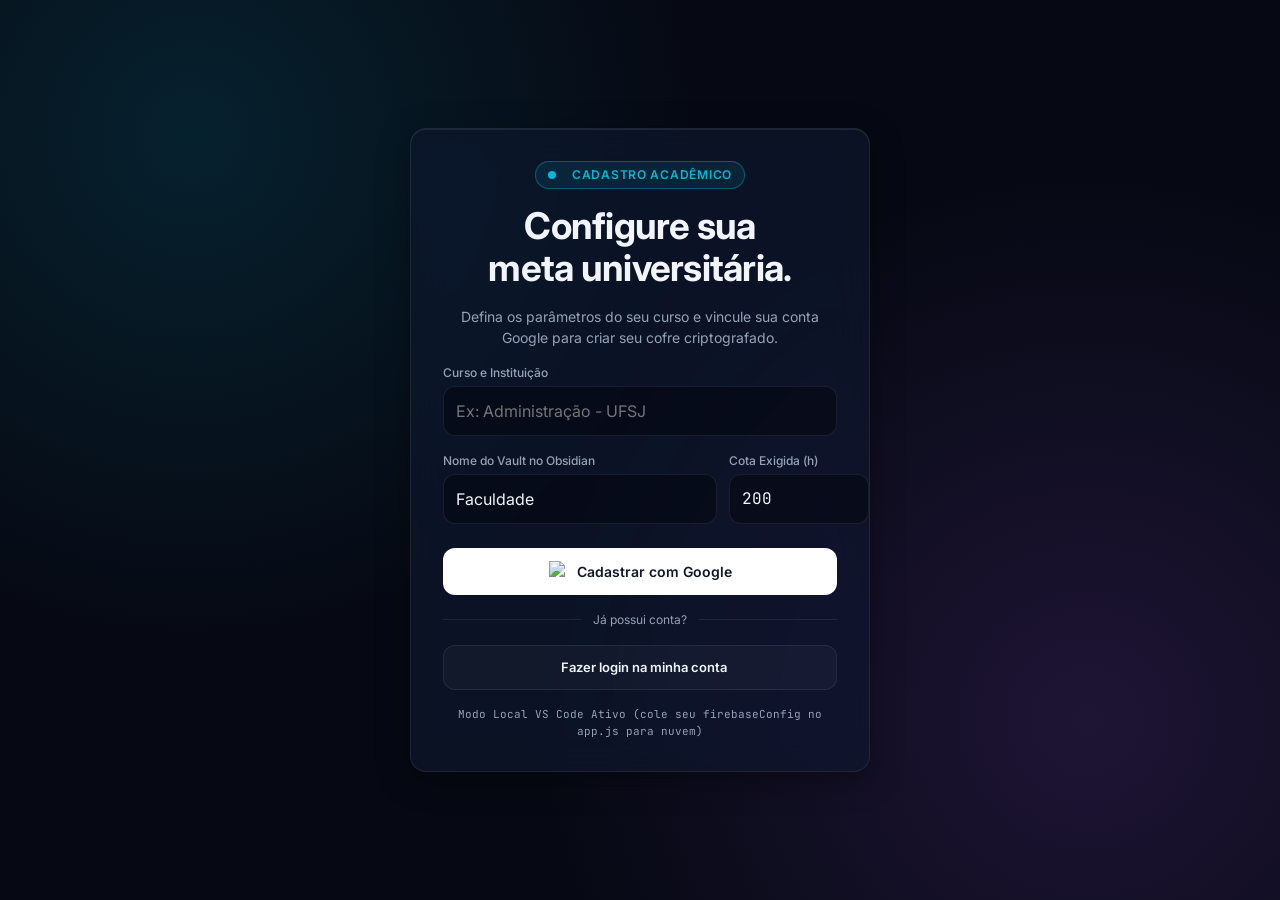
==== cadastro.html @ c3dce456 "add" ====
<!DOCTYPE html>
<html lang="pt-BR">
<head>
  <meta charset="UTF-8" />
  <meta name="viewport" content="width=device-width, initial-scale=1.0" />
  <title>Criar Conta | Chronos Acadêmico</title>
  <link rel="preconnect" href="https://fonts.googleapis.com">
  <link rel="preconnect" href="https://fonts.gstatic.com" crossorigin>
  <link href="https://fonts.googleapis.com/css2?family=Inter:wght@400;500;600;700&family=JetBrains+Mono:wght@500;700&display=swap" rel="stylesheet">
  <script src="https://unpkg.com/@phosphor-icons/web"></script>
  <link rel="stylesheet" href="style.css" />
</head>
<body data-page="register">

  <main class="auth-layout centered">
    <section class="glass-card auth-card stack">
      <div class="brand-pill">
        <span class="status-dot"></span>
        <i class="ph-fill ph-student"></i>
        <span>CADASTRO ACADÊMICO</span>
      </div>

      <h1 class="balance">Configure sua meta universitária.</h1>
      <p class="pretty">
        Defina os parâmetros do seu curso e vincule sua conta Google para criar seu cofre criptografado.
      </p>

      <div id="auth-alert" class="alert-box" hidden></div>

      <form id="register-form" class="stack" style="width: 100%; text-align: left;">
        <div class="field">
          <label for="reg-course" class="field__label">Curso e Instituição</label>
          <input type="text" id="reg-course" class="field__input" placeholder="Ex: Administração - UFSJ" required />
        </div>

        <div class="form-row">
          <div class="field">
            <label for="reg-vault" class="field__label">Nome do Vault no Obsidian</label>
            <input type="text" id="reg-vault" class="field__input" placeholder="Ex: Faculdade" value="Faculdade" required />
          </div>

          <div class="field">
            <label for="reg-quota" class="field__label">Cota Exigida (h)</label>
            <input type="number" id="reg-quota" class="field__input mono-text" min="10" max="3000" value="200" required />
          </div>
        </div>

        <button type="submit" id="btn-google-register" class="btn btn--google" style="margin-top: 8px;">
          <img src="https://www.gstatic.com/firebasejs/ui/2.0.0/images/auth/google.svg" width="20" height="20" alt="Google" />
          <span>Cadastrar com Google</span>
        </button>
      </form>

      <div class="auth-divider">
        <span>Já possui conta?</span>
      </div>

      <a href="login.html" class="btn btn--ghost" style="width: 100%;">
        <i class="ph ph-sign-in"></i>
        <span>Fazer login na minha conta</span>
      </a>

      <p id="env-status" class="mono-tag"></p>
    </section>
  </main>

  <script type="module" src="app.js"></script>
</body>
</html>
---- style.css ----
@layer reset, base, tokens, components, patterns, utilities, overrides;

@layer reset {
  *, *::before, *::after {
    box-sizing: border-box;
    margin: 0;
    padding: 0;
  }

  html {
    -webkit-text-size-adjust: none;
    text-size-adjust: none;
    scroll-behavior: smooth;
  }

  @media (prefers-reduced-motion: reduce) {
    *, *::before, *::after {
      animation-duration: 0.01ms !important;
      transition-duration: 0.01ms !important;
    }
  }

  body {
    min-height: 100dvh;
    line-height: 1.5;
    -webkit-font-smoothing: antialiased;
  }

  img, svg { display: block; max-width: 100%; }
  input, button, select { font: inherit; color: inherit; }
  a { color: inherit; text-decoration: none; }
  :focus:not(:focus-visible) { outline: none; }
  :focus-visible { outline: 2px solid var(--color-cyan-500); outline-offset: 2px; }
}

@layer tokens {
  :root {
    --bg-deep: #060913;
    --color-cyan-500: #06b6d4;
    --color-violet-500: #8b5cf6;
    --color-obsidian: #a855f7;
    --color-amber-400: #fbbf24;
    --color-emerald-400: #34d399;

    --surface-primary: rgba(255, 255, 255, 0.03);
    --surface-glass: rgba(15, 23, 42, 0.7);
    --border-subtle: rgba(255, 255, 255, 0.08);
    --border-highlight: rgba(6, 182, 212, 0.38);

    --text-primary: #f1f5f9;
    --text-dim: #94a3b8;

    --font-sans: 'Inter', system-ui, sans-serif;
    --font-mono: 'JetBrains Mono', monospace;

    --ease-spring: cubic-bezier(0.34, 1.56, 0.64, 1);
    --ease-out: cubic-bezier(0.16, 1, 0.3, 1);
    --duration-fast: 120ms;
    --duration-base: 200ms;
    --duration-slow: 450ms;

    --space-1: 4px;
    --space-2: 8px;
    --space-3: 12px;
    --space-4: 16px;
    --space-5: 20px;
    --space-6: 24px;
    --space-8: 32px;

    --radius-md: 12px;
    --radius-lg: 16px;
    --grid-max: 1180px;
    --grid-margin: clamp(16px, 4vw, 32px);
  }
}

@layer base {
  body {
    background-color: var(--bg-deep);
    background-image: 
      radial-gradient(circle at 15% 15%, rgba(6, 182, 212, 0.14), transparent 38%),
      radial-gradient(circle at 85% 80%, rgba(168, 85, 247, 0.15), transparent 42%);
    background-attachment: fixed;
    color: var(--text-primary);
    font-family: var(--font-sans);
    font-size: clamp(14px, 1vw + 10px, 16px);
  }

  h1 { font-size: clamp(1.65rem, 3.2vw + 0.5rem, 2.3rem); line-height: 1.15; letter-spacing: -0.02em; }
  h2 { font-size: clamp(1.05rem, 1.8vw + 0.2rem, 1.3rem); line-height: 1.2; }
  h3 { font-size: clamp(1rem, 1.4vw + 0.2rem, 1.18rem); line-height: 1.25; }
}

@layer patterns {
  .auth-layout { min-height: 100dvh; padding: var(--space-4); }

  .app-layout {
    display: grid;
    grid-template-rows: auto 1fr;
    min-height: 100dvh;
    padding-bottom: var(--space-8);
    gap: var(--space-6);
  }

  .main-grid {
    display: grid;
    grid-template-columns: 1fr;
    gap: var(--space-6);
    width: 100%;

    @media (min-width: 860px) {
      grid-template-columns: 380px 1fr;
    }
  }

  .vault-panel {
    grid-column: 1 / -1;
    container-type: inline-size;
    container-name: vault;
  }

  .vault-grid {
    display: grid;
    grid-template-columns: repeat(auto-fill, minmax(290px, 1fr));
    gap: var(--space-4);
  }
}

@layer components {
  .glass-card {
    background: var(--surface-glass);
    backdrop-filter: blur(20px) saturate(180%);
    -webkit-backdrop-filter: blur(20px) saturate(180%);
    border: 1px solid var(--border-subtle);
    border-radius: var(--radius-lg);
    box-shadow: 0 8px 32px rgba(0, 0, 0, 0.35), inset 0 1px 0 rgba(255, 255, 255, 0.08);
  }

  .widget { padding: var(--space-6); contain: layout style; }

  .auth-card {
    width: min(460px, 100%);
    padding: var(--space-8);
    text-align: center;
    align-items: center;
    gap: var(--space-4);
  }

  .auth-divider {
    width: 100%;
    display: flex;
    align-items: center;
    gap: var(--space-3);
    color: var(--text-dim);
    font-size: 12px;

    &::before, &::after {
      content: "";
      flex: 1;
      height: 1px;
      background: var(--border-subtle);
    }
  }

  .alert-box {
    width: 100%;
    padding: var(--space-3);
    border-radius: var(--radius-md);
    background: rgba(244, 63, 94, 0.14);
    border: 1px solid rgba(244, 63, 94, 0.35);
    color: #fda4af;
    font-size: 13px;
  }

  .brand-pill {
    display: inline-flex;
    align-items: center;
    gap: var(--space-2);
    padding: var(--space-1) var(--space-3);
    background: rgba(6, 182, 212, 0.1);
    border: 1px solid var(--border-highlight);
    border-radius: 999px;
    font-size: 12px;
    font-weight: 600;
    letter-spacing: 0.06em;
    color: var(--color-cyan-500);
  }

  .status-dot {
    width: 8px;
    height: 8px;
    border-radius: 50%;
    background: var(--color-cyan-500);
    animation: glow-pulse 2s ease-in-out infinite;
  }

  .topbar {
    margin-top: var(--space-4);
    margin-inline: auto;
    width: min(var(--grid-max), calc(100% - var(--grid-margin) * 2));
    padding: var(--space-3) var(--space-5);
    display: flex;
    flex-wrap: wrap;
    justify-content: space-between;
    align-items: center;
    gap: var(--space-3);

    & .brand-icon {
      width: 40px;
      height: 40px;
      border-radius: var(--radius-md);
      background: linear-gradient(135deg, var(--color-cyan-500), var(--color-violet-500));
      display: grid;
      place-items: center;
      font-size: 22px;
      color: #fff;
    }

    & .topbar__subtitle {
      display: block;
      font-size: 12px;
      color: var(--text-dim);
    }
  }

  .btn {
    display: inline-flex;
    align-items: center;
    justify-content: center;
    gap: var(--space-2);
    padding: var(--space-3) var(--space-4);
    border-radius: var(--radius-md);
    border: 1px solid transparent;
    font-weight: 600;
    font-size: 13px;
    cursor: pointer;
    transition: transform var(--duration-base) var(--ease-spring), box-shadow var(--duration-base) var(--ease-out);

    &:hover { transform: translateY(-2px); }
    &:active { transform: translateY(0) scale(0.98); }

    &.btn--primary {
      background: linear-gradient(135deg, var(--color-cyan-500), var(--color-violet-500));
      color: #fff;
      box-shadow: 0 6px 24px rgba(6, 182, 212, 0.25);
    }

    &.btn--obsidian {
      background: rgba(168, 85, 247, 0.14);
      border-color: rgba(168, 85, 247, 0.4);
      color: #d8b4fe;
    }

    &.btn--google {
      width: 100%;
      background: #ffffff;
      color: #0f172a;
      padding: var(--space-3) var(--space-5);
      font-size: 14px;
    }

    &.btn--ghost {
      background: var(--surface-primary);
      border-color: var(--border-subtle);

      &:hover { border-color: var(--border-highlight); }
    }

    &.btn--icon {
      padding: var(--space-2);
      background: var(--surface-primary);
      border-color: var(--border-subtle);
      font-size: 17px;
    }
  }

  .chart-box { position: relative; margin-block: var(--space-2); }
  .ring-svg { transform: rotate(-90deg); overflow: visible; }
  .ring-bg { fill: none; stroke: rgba(255, 255, 255, 0.06); stroke-width: 14; }
  .ring-meter {
    fill: none;
    stroke: url(#cyberGradient);
    stroke-width: 14;
    stroke-linecap: round;
    stroke-dasharray: 578.05;
    stroke-dashoffset: 578.05;
    transition: stroke-dashoffset var(--duration-slow) var(--ease-out);
    filter: drop-shadow(0 0 10px rgba(6, 182, 212, 0.35));
  }

  .chart-readout {
    position: absolute;
    text-align: center;

    & .readout-percent {
      font-family: var(--font-mono);
      font-size: 34px;
      line-height: 1;
      color: #fff;
    }

    & .readout-label {
      font-size: 12px;
      color: var(--text-dim);
      text-transform: uppercase;
      letter-spacing: 0.08em;
    }
  }

  .stats-grid {
    display: grid;
    grid-template-columns: repeat(3, 1fr);
    gap: var(--space-2);

    & .stat-item {
      background: var(--surface-primary);
      border: 1px solid var(--border-subtle);
      border-radius: var(--radius-md);
      padding: var(--space-3);
      text-align: center;
    }

    & .stat-item__label { display: block; font-size: 11px; color: var(--text-dim); }
    & .stat-item__val { font-family: var(--font-mono); font-size: 16px; }
  }

  .form-row {
    display: grid;
    grid-template-columns: 1fr 140px;
    gap: var(--space-3);

    @media (max-width: 520px) { grid-template-columns: 1fr; }
  }

  .field {
    display: flex;
    flex-direction: column;
    gap: var(--space-1);

    & .field__label { font-size: 12px; font-weight: 500; color: var(--text-dim); }
    & .field__input {
      background: rgba(6, 9, 19, 0.65);
      border: 1px solid var(--border-subtle);
      border-radius: var(--radius-md);
      padding: var(--space-3);
      & option { background: #0f172a; }
    }

    &:has(.field__input:focus) .field__label { color: var(--color-cyan-500); }
    &:has(.field__input:focus) .field__input { border-color: var(--color-cyan-500); }
  }

  .dropzone {
    display: flex;
    flex-direction: column;
    align-items: center;
    text-align: center;
    gap: var(--space-1);
    padding: var(--space-5) var(--space-4);
    border: 1.5px dashed rgba(255, 255, 255, 0.16);
    border-radius: var(--radius-md);
    background: var(--surface-primary);
    cursor: pointer;

    & .dropzone__icon { font-size: 30px; color: var(--color-cyan-500); }
    & .dropzone__title { font-weight: 500; font-size: 13px; }
    & .dropzone__hint { font-size: 11px; color: var(--text-dim); }
    &:hover, &:has(input:valid) { border-color: var(--color-cyan-500); background: rgba(6, 182, 212, 0.06); }
  }

  .vault-header { justify-content: space-between; }

  .search-field {
    display: flex;
    align-items: center;
    gap: var(--space-2);
    background: rgba(6, 9, 19, 0.65);
    border: 1px solid var(--border-subtle);
    border-radius: var(--radius-md);
    padding: var(--space-2) var(--space-3);
    min-width: 240px;

    & input { background: transparent; border: none; width: 100%; font-size: 13px; &:focus { outline: none; } }
  }

  .cert-item {
    display: flex;
    flex-direction: column;
    justify-content: space-between;
    gap: var(--space-3);
    padding: var(--space-4);
    background: rgba(255, 255, 255, 0.025);
    border: 1px solid var(--border-subtle);
    border-radius: var(--radius-md);

    & .cert-item__meta { display: flex; justify-content: space-between; align-items: center; }
    & .cert-item__title { font-weight: 600; font-size: 15px; margin-top: var(--space-1); }
    & .cert-item__file { font-size: 11px; color: var(--text-dim); font-family: var(--font-mono); }
    & .cert-item__actions {
      display: flex;
      flex-wrap: wrap;
      gap: var(--space-2);
      padding-top: var(--space-3);
      border-top: 1px solid var(--border-subtle);
    }
  }

  .badge {
    display: inline-flex;
    align-items: center;
    padding: 2px 10px;
    border-radius: 999px;
    font-size: 11px;
    font-weight: 600;
    background: rgba(6, 182, 212, 0.14);
    color: var(--color-cyan-500);
    border: 1px solid rgba(6, 182, 212, 0.3);

    &.badge--done {
      background: rgba(52, 211, 153, 0.15);
      color: var(--color-emerald-400);
      border-color: rgba(52, 211, 153, 0.35);
    }
  }

  .modal {
    margin: auto;
    width: min(420px, 92vw);
    padding: var(--space-6);
    color: var(--text-primary);
    &::backdrop { background: rgba(0, 0, 0, 0.65); backdrop-filter: blur(4px); }
    & .modal-actions { justify-content: flex-end; }
  }
}

@layer utilities {
  .sr-only { position: absolute; width: 1px; height: 1px; overflow: hidden; clip: rect(0, 0, 0, 0); }
  .stack { display: flex; flex-direction: column; gap: var(--space-4); }
  .cluster { display: flex; flex-wrap: wrap; align-items: center; gap: var(--space-2); }
  .centered { display: grid; place-items: center; }
  .center { margin-inline: auto; max-width: var(--grid-max); padding-inline: var(--grid-margin); }
  .panel-header { justify-content: space-between; }
  .balance { text-wrap: balance; }
  .pretty { text-wrap: pretty; color: var(--text-dim); font-size: 14px; }
  .truncate { overflow: hidden; text-overflow: ellipsis; white-space: nowrap; }
  .mono-text { font-family: var(--font-mono); }
  .mono-tag { font-family: var(--font-mono); font-size: 11px; color: var(--text-dim); }
  .text-dim { color: var(--text-dim); font-size: 12px; }
  .text-cyan { color: var(--color-cyan-500); }
  .text-amber { color: var(--color-amber-400); }
}

@keyframes glow-pulse {
  0%, 100% { box-shadow: 0 0 4px var(--color-cyan-500); }
  50% { box-shadow: 0 0 14px var(--color-cyan-500); }
}
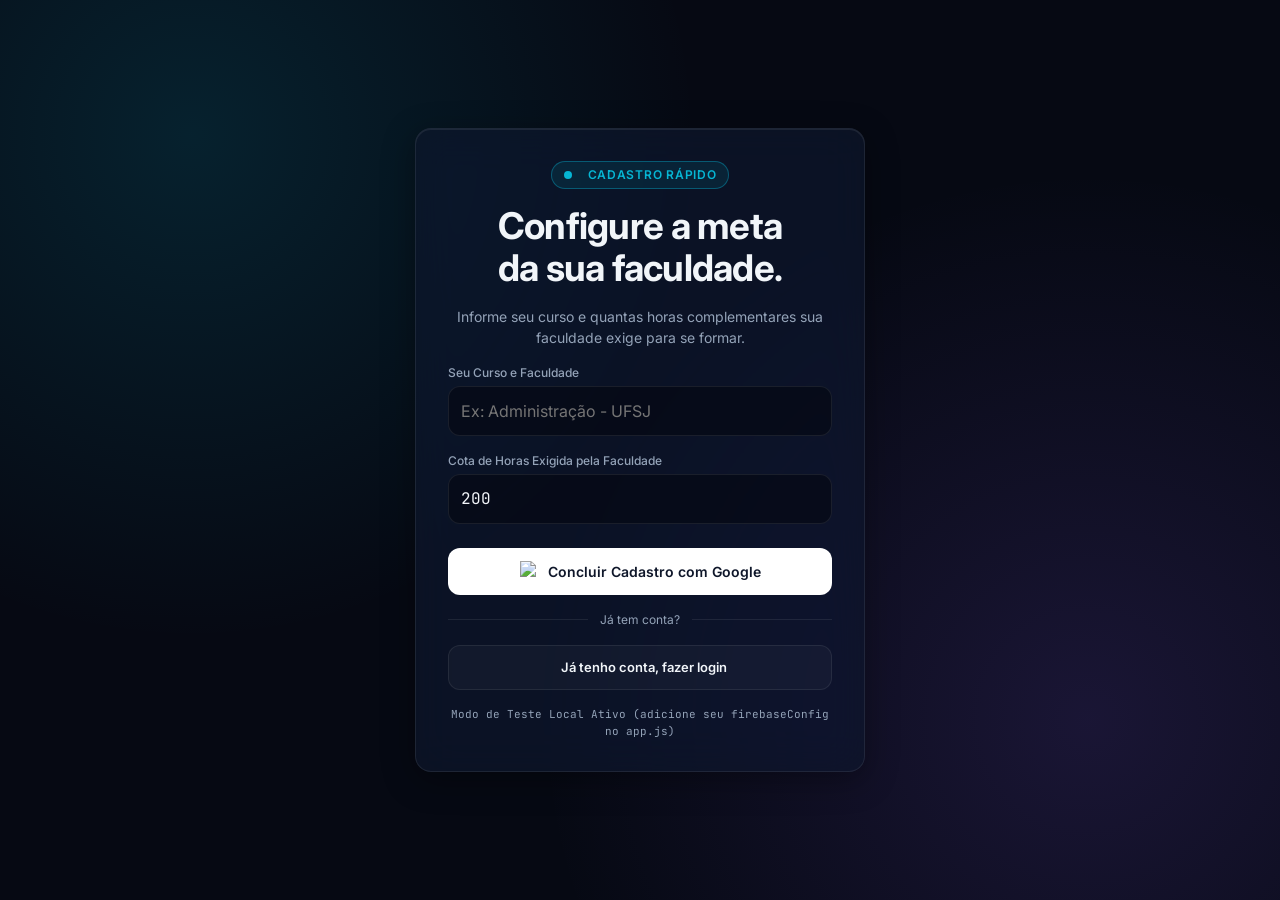
==== commit 83355a87: "add" ====
--- a/cadastro.html
+++ b/cadastro.html
@@ -17,47 +17,40 @@
       <div class="brand-pill">
         <span class="status-dot"></span>
         <i class="ph-fill ph-student"></i>
-        <span>CADASTRO ACADÊMICO</span>
+        <span>CADASTRO RÁPIDO</span>
       </div>
 
-      <h1 class="balance">Configure sua meta universitária.</h1>
+      <h1 class="balance">Configure a meta da sua faculdade.</h1>
       <p class="pretty">
-        Defina os parâmetros do seu curso e vincule sua conta Google para criar seu cofre criptografado.
+        Informe seu curso e quantas horas complementares sua faculdade exige para se formar.
       </p>
 
       <div id="auth-alert" class="alert-box" hidden></div>
 
       <form id="register-form" class="stack" style="width: 100%; text-align: left;">
         <div class="field">
-          <label for="reg-course" class="field__label">Curso e Instituição</label>
+          <label for="reg-course" class="field__label">Seu Curso e Faculdade</label>
           <input type="text" id="reg-course" class="field__input" placeholder="Ex: Administração - UFSJ" required />
         </div>
 
-        <div class="form-row">
-          <div class="field">
-            <label for="reg-vault" class="field__label">Nome do Vault no Obsidian</label>
-            <input type="text" id="reg-vault" class="field__input" placeholder="Ex: Faculdade" value="Faculdade" required />
-          </div>
-
-          <div class="field">
-            <label for="reg-quota" class="field__label">Cota Exigida (h)</label>
-            <input type="number" id="reg-quota" class="field__input mono-text" min="10" max="3000" value="200" required />
-          </div>
+        <div class="field">
+          <label for="reg-quota" class="field__label">Cota de Horas Exigida pela Faculdade</label>
+          <input type="number" id="reg-quota" class="field__input mono-text" min="10" max="5000" value="200" required />
         </div>
 
-        <button type="submit" id="btn-google-register" class="btn btn--google" style="margin-top: 8px;">
+        <button type="submit" class="btn btn--google" style="margin-top: 8px;">
           <img src="https://www.gstatic.com/firebasejs/ui/2.0.0/images/auth/google.svg" width="20" height="20" alt="Google" />
-          <span>Cadastrar com Google</span>
+          <span>Concluir Cadastro com Google</span>
         </button>
       </form>
 
       <div class="auth-divider">
-        <span>Já possui conta?</span>
+        <span>Já tem conta?</span>
       </div>
 
       <a href="login.html" class="btn btn--ghost" style="width: 100%;">
         <i class="ph ph-sign-in"></i>
-        <span>Fazer login na minha conta</span>
+        <span>Já tenho conta, fazer login</span>
       </a>
 
       <p id="env-status" class="mono-tag"></p>
--- a/style.css
+++ b/style.css
@@ -1,31 +1,9 @@
 @layer reset, base, tokens, components, patterns, utilities, overrides;
 
 @layer reset {
-  *, *::before, *::after {
-    box-sizing: border-box;
-    margin: 0;
-    padding: 0;
-  }
-
-  html {
-    -webkit-text-size-adjust: none;
-    text-size-adjust: none;
-    scroll-behavior: smooth;
-  }
-
-  @media (prefers-reduced-motion: reduce) {
-    *, *::before, *::after {
-      animation-duration: 0.01ms !important;
-      transition-duration: 0.01ms !important;
-    }
-  }
-
-  body {
-    min-height: 100dvh;
-    line-height: 1.5;
-    -webkit-font-smoothing: antialiased;
-  }
-
+  *, *::before, *::after { box-sizing: border-box; margin: 0; padding: 0; }
+  html { -webkit-text-size-adjust: none; text-size-adjust: none; scroll-behavior: smooth; }
+  body { min-height: 100dvh; line-height: 1.5; -webkit-font-smoothing: antialiased; }
   img, svg { display: block; max-width: 100%; }
   input, button, select { font: inherit; color: inherit; }
   a { color: inherit; text-decoration: none; }
@@ -38,12 +16,11 @@
     --bg-deep: #060913;
     --color-cyan-500: #06b6d4;
     --color-violet-500: #8b5cf6;
-    --color-obsidian: #a855f7;
     --color-amber-400: #fbbf24;
     --color-emerald-400: #34d399;
 
     --surface-primary: rgba(255, 255, 255, 0.03);
-    --surface-glass: rgba(15, 23, 42, 0.7);
+    --surface-glass: rgba(15, 23, 42, 0.72);
     --border-subtle: rgba(255, 255, 255, 0.08);
     --border-highlight: rgba(6, 182, 212, 0.38);
 
@@ -79,7 +56,7 @@
     background-color: var(--bg-deep);
     background-image: 
       radial-gradient(circle at 15% 15%, rgba(6, 182, 212, 0.14), transparent 38%),
-      radial-gradient(circle at 85% 80%, rgba(168, 85, 247, 0.15), transparent 42%);
+      radial-gradient(circle at 85% 80%, rgba(139, 92, 246, 0.15), transparent 42%);
     background-attachment: fixed;
     color: var(--text-primary);
     font-family: var(--font-sans);
@@ -113,15 +90,11 @@
     }
   }
 
-  .vault-panel {
-    grid-column: 1 / -1;
-    container-type: inline-size;
-    container-name: vault;
-  }
+  .vault-panel { grid-column: 1 / -1; }
 
   .vault-grid {
     display: grid;
-    grid-template-columns: repeat(auto-fill, minmax(290px, 1fr));
+    grid-template-columns: repeat(auto-fill, minmax(270px, 1fr));
     gap: var(--space-4);
   }
 }
@@ -136,10 +109,10 @@
     box-shadow: 0 8px 32px rgba(0, 0, 0, 0.35), inset 0 1px 0 rgba(255, 255, 255, 0.08);
   }
 
-  .widget { padding: var(--space-6); contain: layout style; }
+  .widget { padding: var(--space-6); }
 
   .auth-card {
-    width: min(460px, 100%);
+    width: min(450px, 100%);
     padding: var(--space-8);
     text-align: center;
     align-items: center;
@@ -153,13 +126,7 @@
     gap: var(--space-3);
     color: var(--text-dim);
     font-size: 12px;
-
-    &::before, &::after {
-      content: "";
-      flex: 1;
-      height: 1px;
-      background: var(--border-subtle);
-    }
+    &::before, &::after { content: ""; flex: 1; height: 1px; background: var(--border-subtle); }
   }
 
   .alert-box {
@@ -216,11 +183,7 @@
       color: #fff;
     }
 
-    & .topbar__subtitle {
-      display: block;
-      font-size: 12px;
-      color: var(--text-dim);
-    }
+    & .topbar__subtitle { display: block; font-size: 12px; color: var(--text-dim); }
   }
 
   .btn {
@@ -244,13 +207,18 @@
       color: #fff;
       box-shadow: 0 6px 24px rgba(6, 182, 212, 0.25);
     }
-
-    &.btn--obsidian {
-      background: rgba(168, 85, 247, 0.14);
-      border-color: rgba(168, 85, 247, 0.4);
-      color: #d8b4fe;
-    }
-
+@layer components {
+  .btn.btn--pdf {
+    background: rgba(52, 211, 153, 0.14);
+    border-color: rgba(52, 211, 153, 0.4);
+    color: var(--color-emerald-400);
+
+    &:hover {
+      background: rgba(52, 211, 153, 0.24);
+      box-shadow: 0 6px 20px rgba(52, 211, 153, 0.2);
+    }
+  }
+}
     &.btn--google {
       width: 100%;
       background: #ffffff;
@@ -262,7 +230,6 @@
     &.btn--ghost {
       background: var(--surface-primary);
       border-color: var(--border-subtle);
-
       &:hover { border-color: var(--border-highlight); }
     }
 
@@ -291,20 +258,8 @@
   .chart-readout {
     position: absolute;
     text-align: center;
-
-    & .readout-percent {
-      font-family: var(--font-mono);
-      font-size: 34px;
-      line-height: 1;
-      color: #fff;
-    }
-
-    & .readout-label {
-      font-size: 12px;
-      color: var(--text-dim);
-      text-transform: uppercase;
-      letter-spacing: 0.08em;
-    }
+    & .readout-percent { font-family: var(--font-mono); font-size: 34px; line-height: 1; color: #fff; }
+    & .readout-label { font-size: 12px; color: var(--text-dim); text-transform: uppercase; letter-spacing: 0.08em; }
   }
 
   .stats-grid {
@@ -326,9 +281,8 @@
 
   .form-row {
     display: grid;
-    grid-template-columns: 1fr 140px;
+    grid-template-columns: 1fr 150px;
     gap: var(--space-3);
-
     @media (max-width: 520px) { grid-template-columns: 1fr; }
   }
 
@@ -362,7 +316,7 @@
     background: var(--surface-primary);
     cursor: pointer;
 
-    & .dropzone__icon { font-size: 30px; color: var(--color-cyan-500); }
+    & .dropzone__icon { font-size: 32px; color: var(--color-cyan-500); }
     & .dropzone__title { font-weight: 500; font-size: 13px; }
     & .dropzone__hint { font-size: 11px; color: var(--text-dim); }
     &:hover, &:has(input:valid) { border-color: var(--color-cyan-500); background: rgba(6, 182, 212, 0.06); }
@@ -393,12 +347,20 @@
     border: 1px solid var(--border-subtle);
     border-radius: var(--radius-md);
 
+    & .cert-thumb {
+      width: 100%;
+      height: 140px;
+      border-radius: 8px;
+      object-fit: cover;
+      background: rgba(0, 0, 0, 0.35);
+      border: 1px solid var(--border-subtle);
+      cursor: pointer;
+    }
+
     & .cert-item__meta { display: flex; justify-content: space-between; align-items: center; }
     & .cert-item__title { font-weight: 600; font-size: 15px; margin-top: var(--space-1); }
-    & .cert-item__file { font-size: 11px; color: var(--text-dim); font-family: var(--font-mono); }
     & .cert-item__actions {
       display: flex;
-      flex-wrap: wrap;
       gap: var(--space-2);
       padding-top: var(--space-3);
       border-top: 1px solid var(--border-subtle);
@@ -428,8 +390,26 @@
     width: min(420px, 92vw);
     padding: var(--space-6);
     color: var(--text-primary);
-    &::backdrop { background: rgba(0, 0, 0, 0.65); backdrop-filter: blur(4px); }
+    &::backdrop { background: rgba(0, 0, 0, 0.75); backdrop-filter: blur(5px); }
     & .modal-actions { justify-content: flex-end; }
+
+    &.modal--large {
+      width: min(820px, 94vw);
+    }
+  }
+
+  .preview-container {
+    max-height: 75dvh;
+    overflow: auto;
+    border-radius: var(--radius-md);
+    background: rgba(0, 0, 0, 0.4);
+    padding: var(--space-2);
+
+    & img {
+      max-height: 70dvh;
+      width: auto;
+      border-radius: 8px;
+    }
   }
 }
 
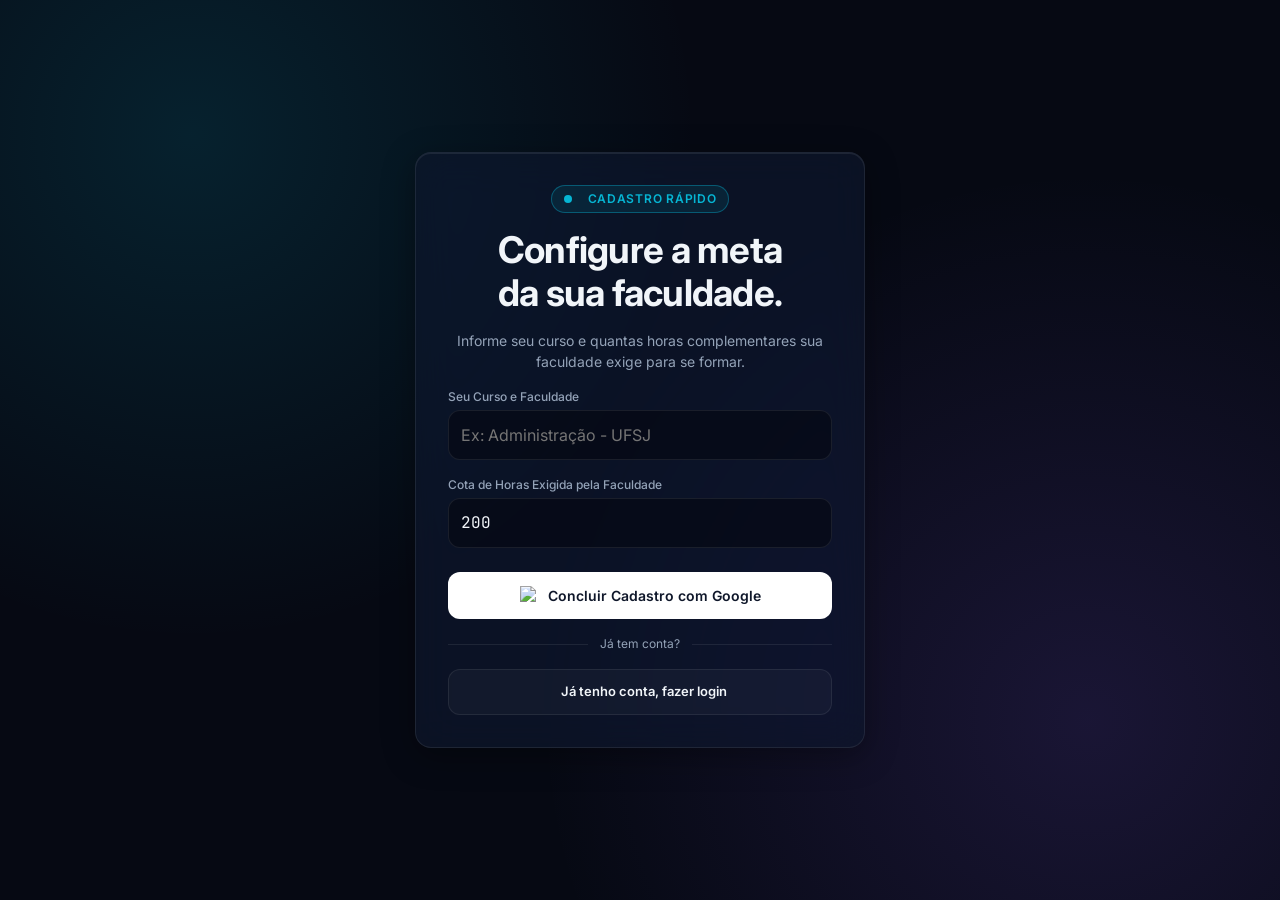
==== commit 984673b8: "final" ====
--- a/cadastro.html
+++ b/cadastro.html
@@ -52,8 +52,6 @@
         <i class="ph ph-sign-in"></i>
         <span>Já tenho conta, fazer login</span>
       </a>
-
-      <p id="env-status" class="mono-tag"></p>
     </section>
   </main>
 
